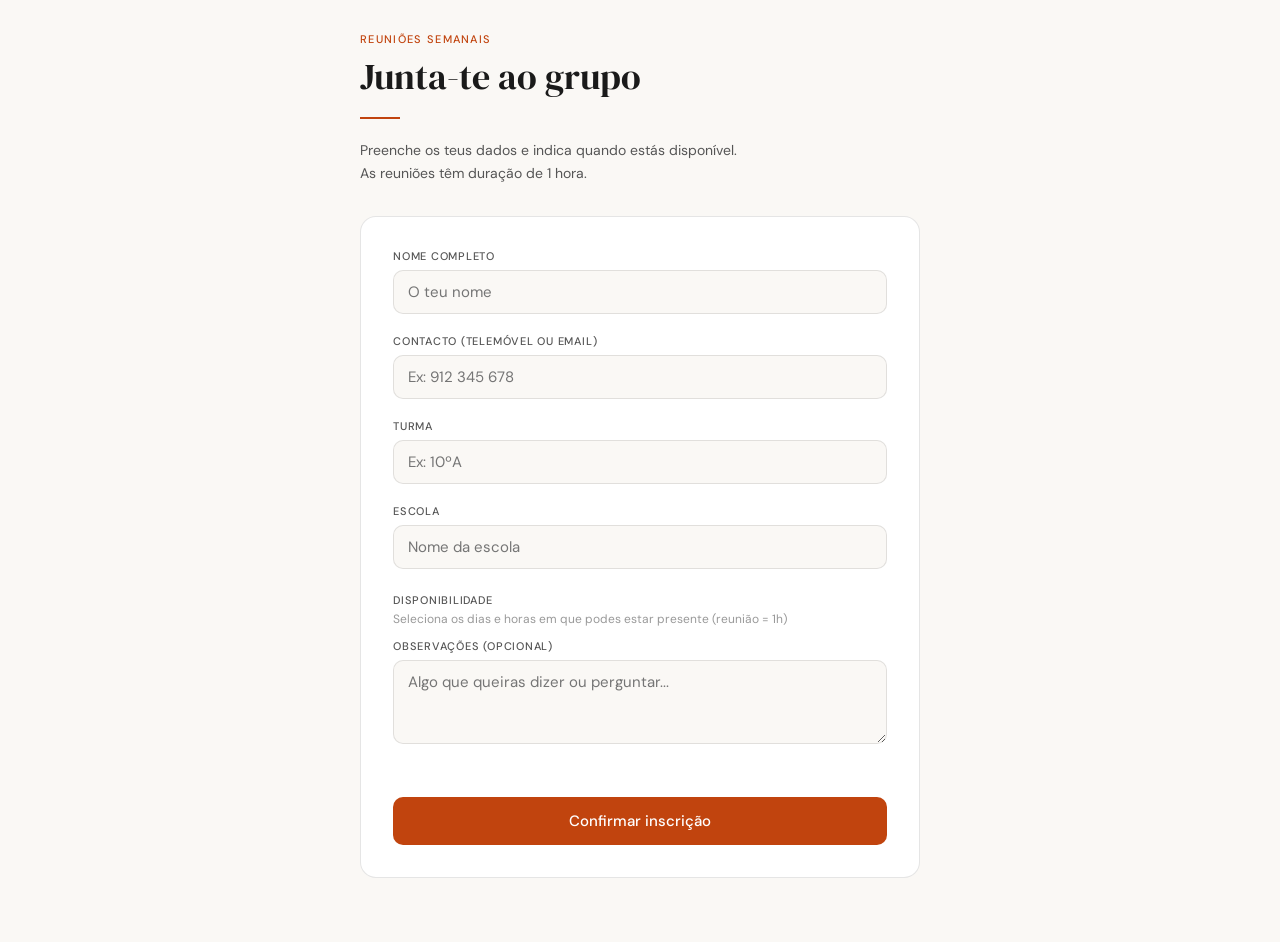
==== index.html @ 1f926c0e "Add files via upload" ====
<!DOCTYPE html>
<html lang="pt">
<head>
  <meta charset="UTF-8">
  <meta name="viewport" content="width=device-width, initial-scale=1.0">
  <title>Reuniões Semanais — Inscrição</title>
  <link rel="preconnect" href="https://fonts.googleapis.com">
  <link href="https://fonts.googleapis.com/css2?family=DM+Serif+Display&family=DM+Sans:wght@300;400;500&display=swap" rel="stylesheet">
  <link rel="stylesheet" href="style.css">
</head>
<body>

  <div class="header">
    <div class="header-eyebrow">Reuniões semanais</div>
    <h1>Junta-te ao grupo</h1>
    <div class="divider"></div>
    <p class="header-sub">Preenche os teus dados e indica quando estás disponível.<br>As reuniões têm duração de 1 hora.</p>
  </div>

  <div class="card" id="form-card">

    <div class="field">
      <label for="f-nome">Nome completo</label>
      <input type="text" id="f-nome" placeholder="O teu nome" autocomplete="name">
    </div>

    <div class="field">
      <label for="f-contacto">Contacto (telemóvel ou email)</label>
      <input type="text" id="f-contacto" placeholder="Ex: 912 345 678" autocomplete="tel">
    </div>

    <div class="field">
      <label for="f-turma">Turma</label>
      <input type="text" id="f-turma" placeholder="Ex: 10ºA">
    </div>

    <div class="field">
      <label for="f-escola">Escola</label>
      <input type="text" id="f-escola" placeholder="Nome da escola" autocomplete="organization">
    </div>

    <div class="section-label">Disponibilidade</div>
    <p class="section-hint">Seleciona os dias e horas em que podes estar presente (reunião = 1h)</p>

    <div class="availability-grid">
      <table class="grid-table" id="avail-grid"></table>
    </div>

<div class="field">
  <label for="f-notas">Observações (opcional)</label>
  <textarea id="f-notas" placeholder="Algo que queiras dizer ou perguntar..." rows="3"></textarea>
</div>

    <button class="submit-btn" id="submit-btn" type="button" onclick="submitForm()">
      Confirmar inscrição
    </button>

    <div class="error-msg" id="error-msg">
      Por favor preenche todos os campos e seleciona pelo menos um horário.
    </div>

  </div>

  <div class="success-screen" id="success-screen">
    <div class="success-icon">
      <svg viewBox="0 0 24 24"><polyline points="20 6 9 17 4 12"/></svg>
    </div>
    <h2>Inscrição feita!</h2>
    <p>Os teus dados foram registados.<br>Entraremos em contacto em breve.</p>
  </div>

  <script src="form.js"></script>
</body>
</html>
---- style.css ----
*, *::before, *::after { box-sizing: border-box; margin: 0; padding: 0; }

:root {
  --ink: #1a1a1a;
  --ink-soft: #555;
  --ink-faint: #999;
  --paper: #faf8f5;
  --paper-warm: #f2ede6;
  --accent: #c1440e;
  --accent-soft: #f5ddd5;
  --border: rgba(0,0,0,0.1);
  --green: #2d6a4f;
  --green-soft: #d8f0e5;
  --selected-day: #c1440e;
  --selected-hour: #1d4e89;
  --selected-hour-soft: #dceaf8;
}

html { background: var(--paper); color: var(--ink); font-family: 'DM Sans', sans-serif; }

body {
  min-height: 100vh;
  display: flex;
  flex-direction: column;
  align-items: center;
  padding: 2rem 1rem 4rem;
}

/* ── HEADER ── */
.header {
  width: 100%;
  max-width: 560px;
  margin-bottom: 2rem;
  animation: fadeUp 0.5s ease both;
}

.header-eyebrow {
  font-size: 11px;
  font-weight: 500;
  letter-spacing: 0.12em;
  text-transform: uppercase;
  color: var(--accent);
  margin-bottom: 10px;
}

h1 {
  font-family: 'DM Serif Display', serif;
  font-size: clamp(26px, 6vw, 36px);
  font-weight: 400;
  line-height: 1.15;
  margin-bottom: 10px;
}

.header-sub {
  font-size: 14px;
  color: var(--ink-soft);
  line-height: 1.6;
}

.divider {
  width: 40px;
  height: 2px;
  background: var(--accent);
  margin: 1.25rem 0;
}

/* ── CARD ── */
.card {
  width: 100%;
  max-width: 560px;
  background: #fff;
  border: 1px solid var(--border);
  border-radius: 16px;
  padding: 2rem;
  animation: fadeUp 0.5s 0.1s ease both;
}

/* ── FIELDS ── */
.field { margin-bottom: 1.25rem; }

label {
  display: block;
  font-size: 11px;
  font-weight: 500;
  letter-spacing: 0.07em;
  text-transform: uppercase;
  color: var(--ink-soft);
  margin-bottom: 7px;
}

input {
  width: 100%;
  padding: 11px 14px;
  font-family: 'DM Sans', sans-serif;
  font-size: 15px;
  border: 1px solid var(--border);
  border-radius: 10px;
  background: var(--paper);
  color: var(--ink);
  transition: border-color 0.15s, box-shadow 0.15s;
  outline: none;
}

input:focus {
  border-color: var(--accent);
  box-shadow: 0 0 0 3px var(--accent-soft);
}

/* ── DISPONIBILIDADE (GRELHA) ── */
.section-label {
  font-size: 11px;
  font-weight: 500;
  letter-spacing: 0.07em;
  text-transform: uppercase;
  color: var(--ink-soft);
  margin-bottom: 12px;
  margin-top: 1.5rem;
}

.section-hint {
  font-size: 12px;
  color: var(--ink-faint);
  margin-top: -8px;
  margin-bottom: 12px;
}

.availability-grid {
  overflow-x: auto;
  -webkit-overflow-scrolling: touch;
}

.grid-table {
  border-collapse: collapse;
  width: 100%;
  min-width: 380px;
}

.grid-table th {
  font-size: 11px;
  font-weight: 500;
  color: var(--ink-soft);
  padding: 6px 4px;
  text-align: center;
}

.grid-table th.hour-col {
  text-align: right;
  padding-right: 10px;
  color: var(--ink-faint);
  font-size: 11px;
  white-space: nowrap;
  width: 48px;
}

.grid-table td {
  padding: 3px;
  text-align: center;
}

.cell-btn {
  width: 100%;
  min-width: 44px;
  height: 36px;
  border: 1px solid var(--border);
  border-radius: 8px;
  cursor: pointer;
  background: var(--paper);
  transition: all 0.12s;
  font-size: 0; /* hide any text */
}

.cell-btn:hover {
  border-color: var(--accent);
  background: var(--accent-soft);
}

.cell-btn.on {
  background: var(--accent);
  border-color: var(--accent);
}

/* ── SUBMIT ── */
.submit-btn {
  width: 100%;
  margin-top: 1.75rem;
  padding: 14px;
  font-family: 'DM Sans', sans-serif;
  font-size: 15px;
  font-weight: 500;
  border: none;
  border-radius: 10px;
  cursor: pointer;
  background: var(--accent);
  color: #fff;
  transition: opacity 0.15s, transform 0.1s;
}

.submit-btn:hover { opacity: 0.88; }
.submit-btn:active { transform: scale(0.98); }
.submit-btn:disabled { opacity: 0.4; cursor: not-allowed; }

.error-msg {
  display: none;
  margin-top: 10px;
  font-size: 13px;
  color: var(--accent);
  text-align: center;
}

/* ── SUCCESS ── */
.success-screen {
  display: none;
  width: 100%;
  max-width: 560px;
  text-align: center;
  animation: fadeUp 0.4s ease both;
}

.success-icon {
  width: 64px;
  height: 64px;
  border-radius: 50%;
  background: var(--green-soft);
  display: flex;
  align-items: center;
  justify-content: center;
  margin: 0 auto 1.5rem;
}

.success-icon svg { width: 28px; height: 28px; stroke: var(--green); fill: none; stroke-width: 2.5; stroke-linecap: round; stroke-linejoin: round; }

.success-screen h2 {
  font-family: 'DM Serif Display', serif;
  font-size: 28px;
  font-weight: 400;
  margin-bottom: 10px;
}

.success-screen p { font-size: 14px; color: var(--ink-soft); line-height: 1.6; }

/* ── ANIMATION ── */
@keyframes fadeUp {
  from { opacity: 0; transform: translateY(14px); }
  to   { opacity: 1; transform: translateY(0); }
}

textarea {
  width: 100%;
  padding: 11px 14px;
  font-family: 'DM Sans', sans-serif;
  font-size: 15px;
  border: 1px solid var(--border);
  border-radius: 10px;
  background: var(--paper);
  color: var(--ink);
  outline: none;
  resize: vertical;
  transition: border-color 0.15s, box-shadow 0.15s;
}

textarea:focus {
  border-color: var(--accent);
  box-shadow: 0 0 0 3px var(--accent-soft);
}
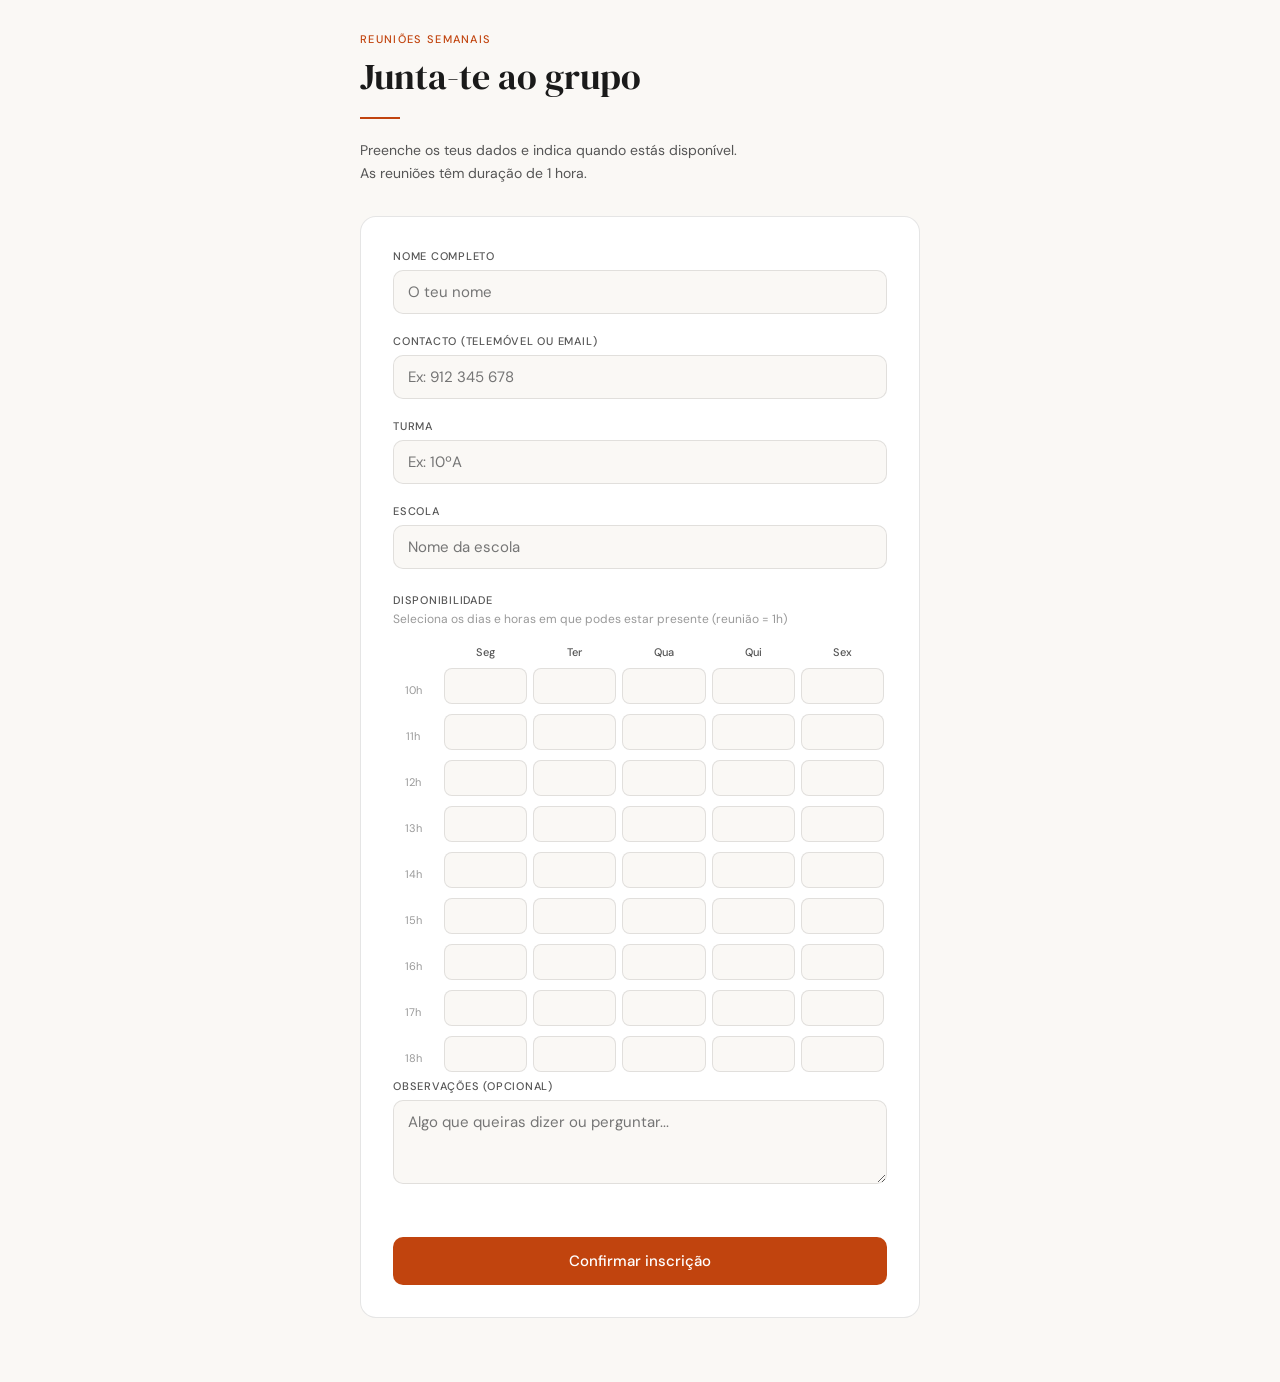
==== commit 0715f77e: "Update index.html" ====
--- a/index.html
+++ b/index.html
@@ -69,6 +69,6 @@
     <p>Os teus dados foram registados.<br>Entraremos em contacto em breve.</p>
   </div>
 
-  <script src="form.js"></script>
+  <script src="Form.js"></script>
 </body>
 </html>
